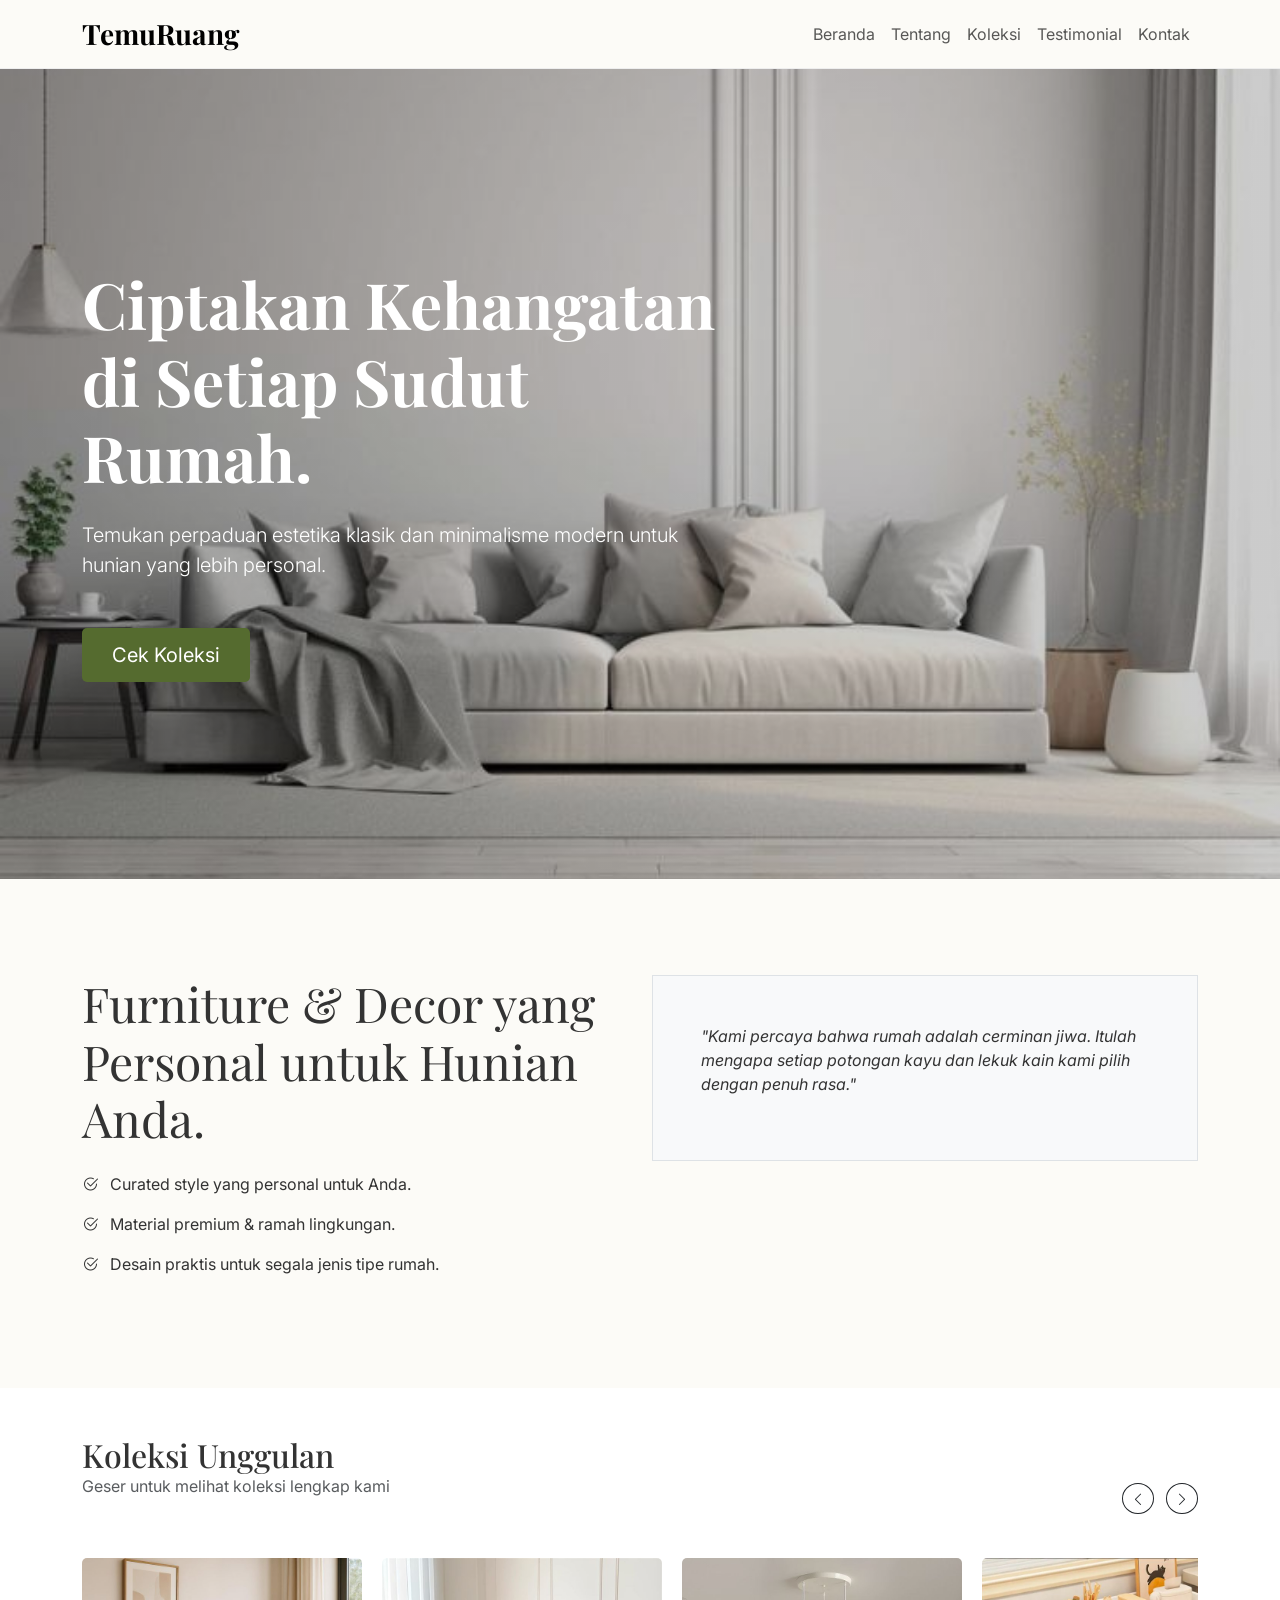
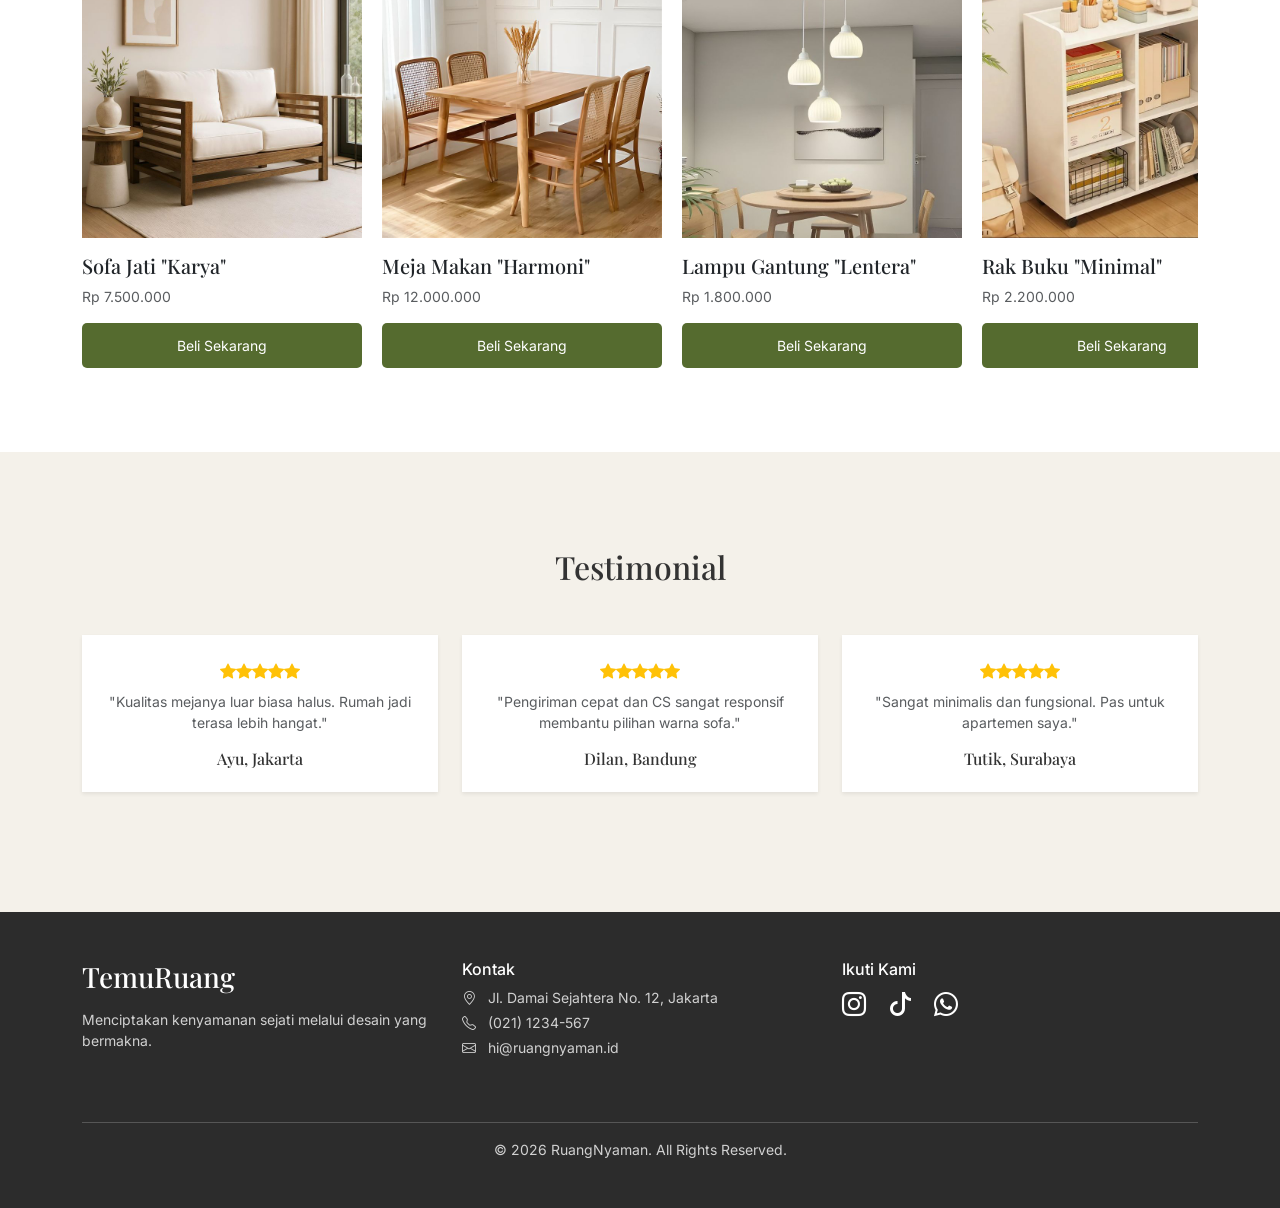
==== index.html @ 60052224 "Add files via upload" ====
<!DOCTYPE html>
<html lang="id">
<head>
  <meta charset="UTF-8">
  <meta name="viewport" content="width=device-width, initial-scale=1.0">
  <title>TemuRuang</title>
  
  <link href="https://cdn.jsdelivr.net/npm/bootstrap@5.3.0/dist/css/bootstrap.min.css" rel="stylesheet">
  <link href="https://fonts.googleapis.com/css2?family=Inter:wght@300;400;600&family=Playfair+Display:ital,wght@0,700;1,400&display=swap" rel="stylesheet">
  <link href="https://unpkg.com/aos@2.3.1/dist/aos.css" rel="stylesheet">
  <link rel="stylesheet" href="https://cdn.jsdelivr.net/npm/bootstrap-icons@1.10.5/font/bootstrap-icons.css">
  <link rel="stylesheet" href="style.css">
</head>
<body>
  <nav class="navbar navbar-expand-lg sticky-top">
      <div class="container">
          <a class="navbar-brand brand-font fw-bold fs-3" href="#">TemuRuang</a>
          <button class="navbar-toggler" type="button" data-bs-toggle="collapse" data-bs-target="#navbarNav">
              <span class="navbar-toggler-icon"></span>
          </button>
          <div class="collapse navbar-collapse" id="navbarNav">
              <ul class="navbar-nav ms-auto">
                  <li class="nav-item"><a class="nav-link" href="#home">Beranda</a></li>
                  <li class="nav-item"><a class="nav-link" href="#about">Tentang</a></li>
                  <li class="nav-item"><a class="nav-link" href="#gallery">Koleksi</a></li>
                  <li class="nav-item"><a class="nav-link" href="#testimonial">Testimonial</a></li>
                  <li class="nav-item"><a class="nav-link" href="#contact">Kontak</a></li>
              </ul>
          </div>
      </div>
  </nav>

  <section class="hero-section" id="home">
      <div class="container" data-aos="fade-up" data-aos-duration="1000">
          <div class="col-md-7">
              <h1 class="display-3 fw-bold mb-4">Ciptakan Kehangatan di Setiap Sudut Rumah.</h1>
              <p class="lead mb-5">Temukan perpaduan estetika klasik dan minimalisme modern untuk hunian yang lebih personal.</p>
              <a href="#gallery" class="btn btn-custom btn-lg">Cek Koleksi</a>
          </div>
      </div>
  </section>

  <section class="py-5" id="about">
      <div class="container py-5">
          <div class="row align-items:center">
              <div class="col-md-6" data-aos="fade-right">
                  <h2 class="display-5 mb-4">Furniture & Decor yang Personal untuk Hunian Anda.</h2>
                  <ul class="list-unstyled">
                      <li class="mb-3"><i class="bi bi-check2-circle me-2"></i> Curated style yang personal untuk Anda.</li>
                      <li class="mb-3"><i class="bi bi-check2-circle me-2"></i> Material premium & ramah lingkungan.</li>
                      <li class="mb-3"><i class="bi bi-check2-circle me-2"></i> Desain praktis untuk segala jenis tipe rumah.</li>
                  </ul>
              </div>
              <div class="col-md-6" data-aos="fade-left">
                  <div class="p-5 bg-light border">
                      <p class="fst-italic">"Kami percaya bahwa rumah adalah cerminan jiwa. Itulah mengapa setiap potongan kayu dan lekuk kain kami pilih dengan penuh rasa."</p>
                  </div>
              </div>
          </div>
      </div>
  </section>

  <section class="py-5 bg-white" id="gallery">
      <div class="container">
          <div class="d-flex justify-content-between align-items-end mb-4" data-aos="fade-up">
              <div>
                  <h2 class="mb-0">Koleksi Unggulan</h2>
                  <p class="text-muted">Geser untuk melihat koleksi lengkap kami</p>
              </div>
              <div class="d-none d-md-block">
                  <button class="btn btn-outline-dark btn-sm rounded-circle me-2" onclick="scrollGallery(-300)"><i class="bi bi-chevron-left"></i></button>
                  <button class="btn btn-outline-dark btn-sm rounded-circle" onclick="scrollGallery(300)"><i class="bi bi-chevron-right"></i></button>
              </div>
          </div>

          <div class="scroll-wrapper" data-aos="fade-up" data-aos-delay="200">
              <div class="scroll-container" id="productScroll">
                  
                  <div class="product-card-scroll">
                      <div class="card product-card">
                          <img src="sofa.jpeg" class="card-img-top product-img" alt="Sofa">
                          <div class="card-body px-0">
                              <h5 class="brand-font">Sofa Jati "Karya"</h5>
                              <p class="text-muted small">Rp 7.500.000</p>
                              <button class="btn-custom btn btn-outline-dark btn-sm w-100" onclick="beliProduk('Sofa Jati Karya', 7500000)">Beli Sekarang</button>
                          </div>
                      </div>
                  </div>

                  <div class="product-card-scroll">
                      <div class="card product-card">
                          <img src="makan.jpeg" class="card-img-top product-img" alt="Meja">
                          <div class="card-body px-0">
                              <h5 class="brand-font">Meja Makan "Harmoni"</h5>
                              <p class="text-muted small">Rp 12.000.000</p>
                              <button class="btn btn-custom btn-outline-dark btn-sm w-100" onclick="beliProduk('Sofa Jati Karya', 7500000)">Beli Sekarang</button>
                          </div>
                      </div>
                  </div>

                  <div class="product-card-scroll">
                      <div class="card product-card">
                          <img src="lampu.jpeg" class="card-img-top product-img" alt="Lampu">
                          <div class="card-body px-0">
                              <h5 class="brand-font">Lampu Gantung "Lentera"</h5>
                              <p class="text-muted small">Rp 1.800.000</p>
                              <button class="btn btn-custom btn-outline-dark btn-sm w-100" onclick="beliProduk('Sofa Jati Karya', 7500000)">Beli Sekarang</button>
                          </div>
                      </div>
                  </div>

                  <div class="product-card-scroll">
                      <div class="card product-card">
                          <img src="rak.jpeg" class="card-img-top product-img" alt="Rak">
                          <div class="card-body px-0">
                              <h5 class="brand-font">Rak Buku "Minimal"</h5>
                              <p class="text-muted small">Rp 2.200.000</p>
                              <button class="btn btn-custom btn-outline-dark btn-sm w-100" onclick="beliProduk('Sofa Jati Karya', 7500000)">Beli Sekarang</button>
                          </div>
                      </div>
                  </div>

                  <div class="product-card-scroll">
                      <div class="card product-card">
                          <img src="kursi.jpeg" class="card-img-top product-img" alt="Kursi">
                          <div class="card-body px-0">
                              <h5 class="brand-font">Kursi Kerja "Ergo"</h5>
                              <p class="text-muted small">Rp 1.450.000</p>
                              <button class="btn btn-custom btn-outline-dark btn-sm w-100" onclick="beliProduk('Sofa Jati Karya', 7500000)">Beli Sekarang</button>
                          </div>
                      </div>
                  </div>

                  <div class="product-card-scroll">
                      <div class="card product-card">
                          <img src="vas.jpeg" class="card-img-top product-img" alt="Vas">
                          <div class="card-body px-0">
                              <h5 class="brand-font">Vas Keramik "Estetik"</h5>
                              <p class="text-muted small">Rp 450.000</p>
                              <button class="btn btn-custom btn-outline-dark btn-sm w-100" onclick="beliProduk('Sofa Jati Karya', 7500000)">Beli Sekarang</button>

                          </div>
                      </div>
                  </div>

              </div>
          </div>
      </div>
  </section>

  <section id="testimonial" class="py-5 testimonial-section">
      <div class="container py-5 text-center">
          <h2 class="mb-5" data-aos="fade-up">Testimonial</h2>
          <div class="row">
              <div class="col-md-4 mb-4" data-aos="fade-up" data-aos-delay="100">
                  <div class="p-4 bg-white shadow-sm">
                      <div class="text-warning mb-2"><i class="bi bi-star-fill"></i><i class="bi bi-star-fill"></i><i class="bi bi-star-fill"></i><i class="bi bi-star-fill"></i><i class="bi bi-star-fill"></i></div>
                      <p class="small text-muted">"Kualitas mejanya luar biasa halus. Rumah jadi terasa lebih hangat."</p>
                      <h6 class="brand-font mb-0">Ayu, Jakarta</h6>
                  </div>
              </div>
              <div class="col-md-4 mb-4" data-aos="fade-up" data-aos-delay="200">
                  <div class="p-4 bg-white shadow-sm">
                      <div class="text-warning mb-2"><i class="bi bi-star-fill"></i><i class="bi bi-star-fill"></i><i class="bi bi-star-fill"></i><i class="bi bi-star-fill"></i><i class="bi bi-star-fill"></i></div>
                      <p class="small text-muted">"Pengiriman cepat dan CS sangat responsif membantu pilihan warna sofa."</p>
                      <h6 class="brand-font mb-0">Dilan, Bandung</h6>
                  </div>
              </div>
              <div class="col-md-4 mb-4" data-aos="fade-up" data-aos-delay="300">
                  <div class="p-4 bg-white shadow-sm">
                      <div class="text-warning mb-2"><i class="bi bi-star-fill"></i><i class="bi bi-star-fill"></i><i class="bi bi-star-fill"></i><i class="bi bi-star-fill"></i><i class="bi bi-star-fill"></i></div>
                      <p class="small text-muted">"Sangat minimalis dan fungsional. Pas untuk apartemen saya."</p>
                      <h6 class="brand-font mb-0">Tutik, Surabaya</h6>
                  </div>
              </div>
          </div>
      </div>
  </section>

  <footer class="py-5" id="contact">
      <div class="container">
          <div class="row">
              <div class="col-md-4 mb-4">
                  <h3 class="brand-font text-white mb-3">TemuRuang</h3>
                  <p class="small">Menciptakan kenyamanan sejati melalui desain yang bermakna.</p>
              </div>
              <div class="col-md-4 mb-4">
                  <h6 class="text-white">Kontak</h6>
                  <p class="small mb-1"><i class="bi bi-geo-alt me-2"></i> Jl. Damai Sejahtera No. 12, Jakarta</p>
                  <p class="small mb-1"><i class="bi bi-telephone me-2"></i> (021) 1234-567</p>
                  <p class="small"><i class="bi bi-envelope me-2"></i> hi@ruangnyaman.id</p>
              </div>
              <div class="col-md-4 mb-4">
                  <h6 class="text-white">Ikuti Kami</h6>
                  <div class="fs-4">
                      <a href="https://www.instagram.com/rckwithou?igsh=eHNqMTFmemk5dG93" target="_blank" class="text-white me-3"><i class="bi bi-instagram"></i></a>
                      <a href="https://www.tiktok.com/@mrsanura_?_r=1&_t=ZS-95lm3RkNDko" target="_blank" class="text-white me-3"><i class="bi bi-tiktok"></i></a>
                      <a href="https://wa.me/qr/JBIRPM6BU7DBD1" target="_blank" class="text-white"><i class="bi bi-whatsapp"></i></a>
                  </div>
              </div>
          </div>
          <hr class="mt-4">
          <p class="text-center small mb-0">&copy; 2026 RuangNyaman. All Rights Reserved.</p>
      </div>
  </footer>

  <script src="https://cdn.jsdelivr.net/npm/bootstrap@5.3.0/dist/js/bootstrap.bundle.min.js"></script>
  <script src="https://unpkg.com/aos@2.3.1/dist/aos.js"></script>
  <script src="script.js"></script>
</body>
</html>
---- style.css ----
body {
  font-family: 'Inter', sans-serif;
  color: #333;
  background-color: #fcfbf7;
}

h1, h2, h3, .brand-font {
  font-family: 'Playfair Display', serif;
}

/* Navbar */
.navbar {
  background-color: rgba(252, 251, 247, 0.95);
  border-bottom: 1px solid #eee;
}

/* Hero Section */
.hero-section {
  background: linear-gradient(rgba(0,0,0,0.2), rgba(0,0,0,0.2)), url('hero.jpeg') center/cover;
  height: 90vh;
  display: flex;
  align-items: center;
  color: white;
}

.btn-custom {
  background-color: #556b2f; /* Olive Green */
  color: white;
  padding: 12px 30px;
  border-radius: 5px;
  transition: 0.3s;
  border: none;
}

.btn-custom:hover {
  background-color: #3d4d21;
  color: white;
}

/* Product Gallery */
.product-card {
  border: none;
  background: none;
  transition: transform 0.3s ease;
}
.product-card:hover {
  transform: translateY(-10px);
}
.product-img {
  aspect-ratio: 1/1;
  object-fit: cover;
  background-color: #eee;
}
.scroll-container {
  display: flex;
  overflow-x: auto;
  gap: 20px;
  padding: 20px 0;
  scroll-behavior: smooth;
  scrollbar-width: none; /* Sembunyikan scrollbar untuk Firefox */
}
.scroll-container::-webkit-scrollbar {
  display: none; /* Sembunyikan scrollbar untuk Chrome/Safari */
}
.product-card-scroll {
  min-width: 280px; /* Lebar tiap item */
  max-width: 280px;
}
.scroll-wrapper {
  position: relative;
}
/* Navigasi Button (Opsional) */
.scroll-btn {
  position: absolute;
  top: 50%;
  transform: translateY(-50%);
  background: white;
  border-radius: 50%;
  width: 40px;
  height: 40px;
  display: flex;
  align-items: center;
  justify-content: center;
  box-shadow: 0 4px 10px rgba(0,0,0,0.1);
  cursor: pointer;
  z-index: 10;
  border: none;
}
.btn-left { left: -20px; }
.btn-right { right: -20px; }

/* Testimonials */
.testimonial-section {
  background-color: #f4f1ea;
}

/* Footer */
footer {
  background-color: #2c2c2c;
  color: #d1d1d1;
}
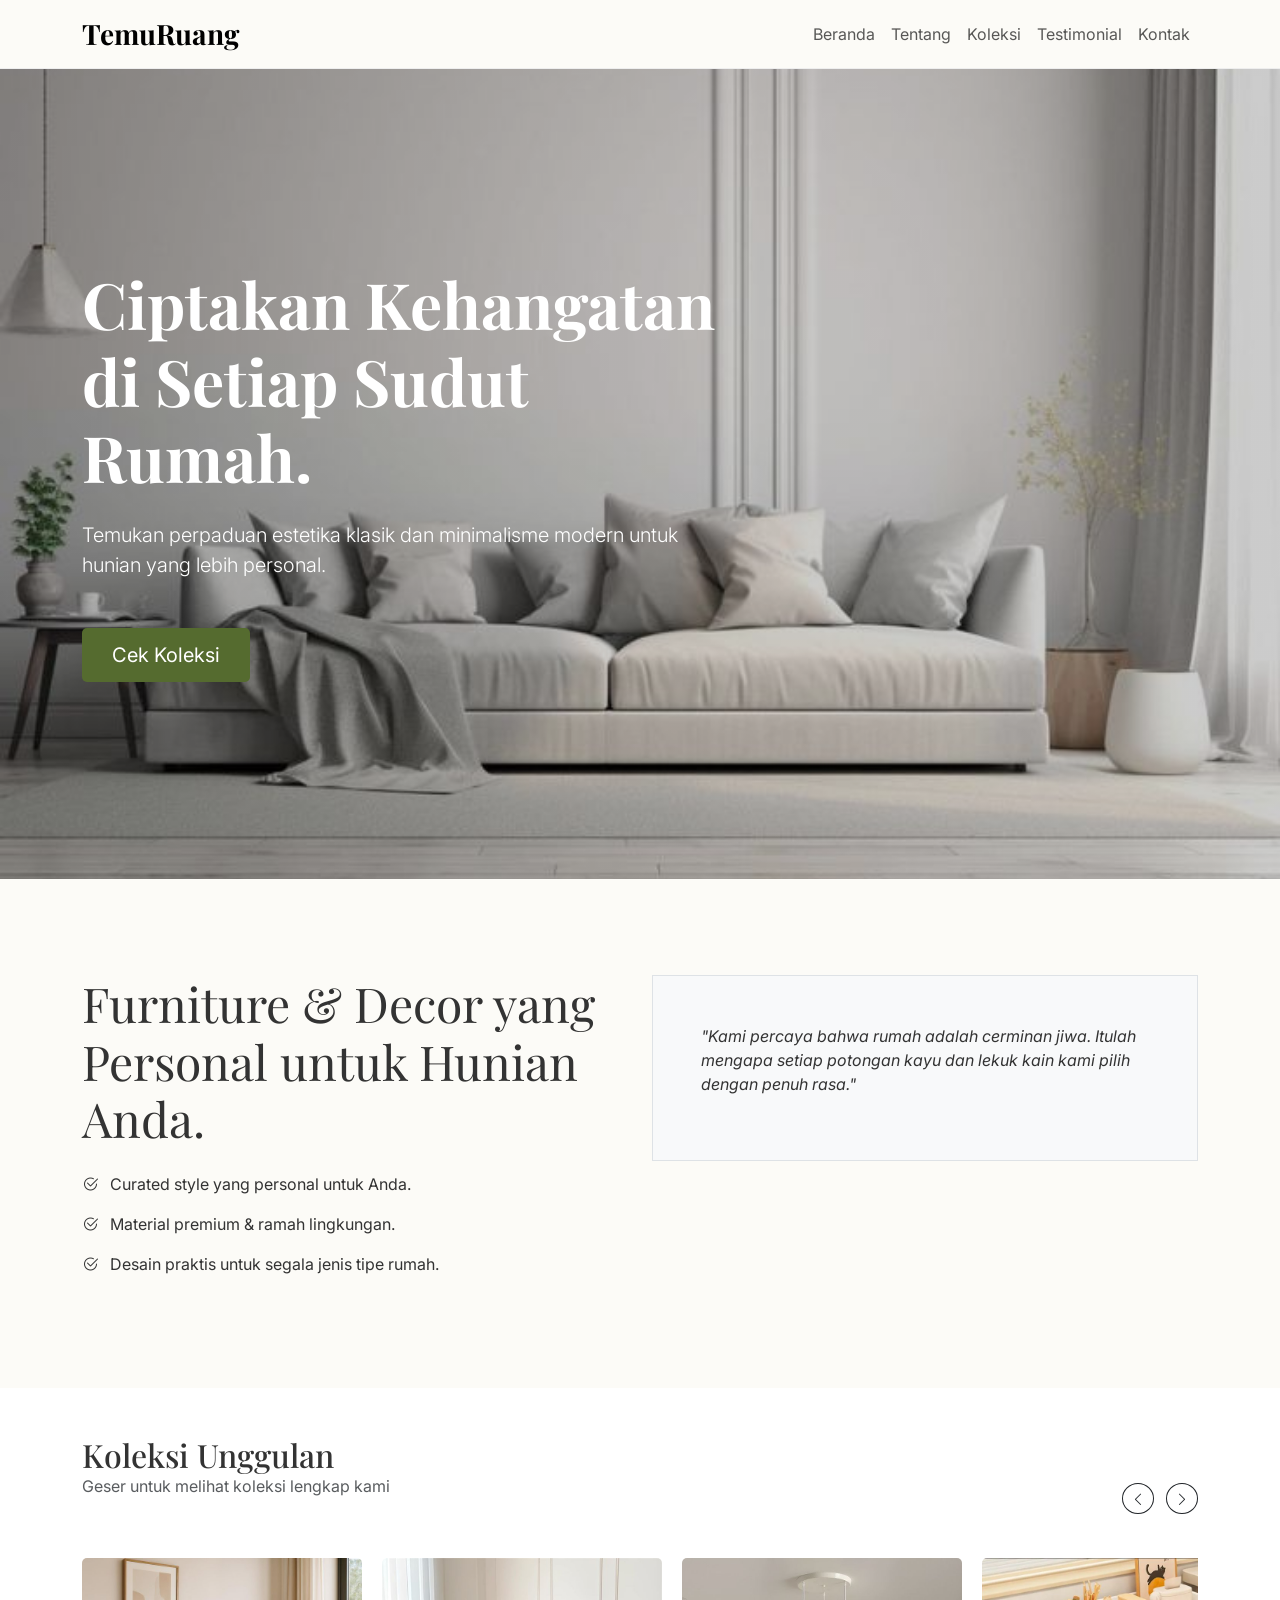
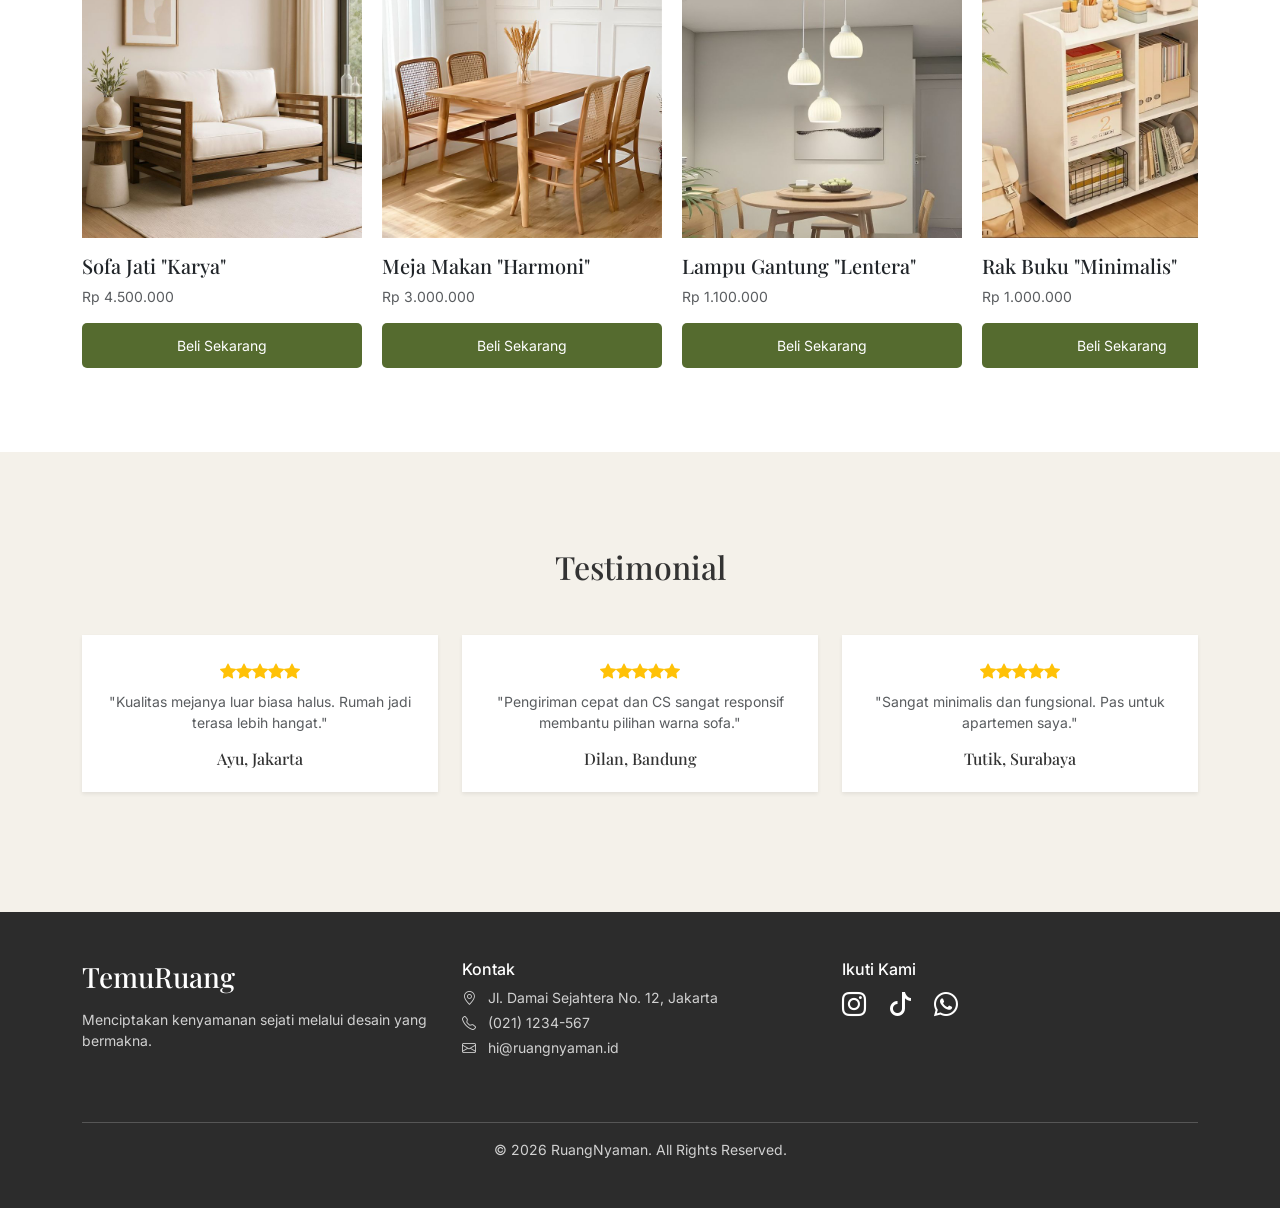
==== commit 26ffa0f6: "Add files via upload" ====
--- a/index.html
+++ b/index.html
@@ -81,8 +81,8 @@
                           <img src="sofa.jpeg" class="card-img-top product-img" alt="Sofa">
                           <div class="card-body px-0">
                               <h5 class="brand-font">Sofa Jati "Karya"</h5>
-                              <p class="text-muted small">Rp 7.500.000</p>
-                              <button class="btn-custom btn btn-outline-dark btn-sm w-100" onclick="beliProduk('Sofa Jati Karya', 7500000)">Beli Sekarang</button>
+                              <p class="text-muted small">Rp 4.500.000</p>
+                              <button class="btn-custom btn btn-outline-dark btn-sm w-100" onclick="beliProduk('Sofa Jati', 4500000)">Beli Sekarang</button>
                           </div>
                       </div>
                   </div>
@@ -92,8 +92,8 @@
                           <img src="makan.jpeg" class="card-img-top product-img" alt="Meja">
                           <div class="card-body px-0">
                               <h5 class="brand-font">Meja Makan "Harmoni"</h5>
-                              <p class="text-muted small">Rp 12.000.000</p>
-                              <button class="btn btn-custom btn-outline-dark btn-sm w-100" onclick="beliProduk('Sofa Jati Karya', 7500000)">Beli Sekarang</button>
+                              <p class="text-muted small">Rp 3.000.000</p>
+                              <button class="btn btn-custom btn-outline-dark btn-sm w-100" onclick="beliProduk('Meja Makan', 3000000)">Beli Sekarang</button>
                           </div>
                       </div>
                   </div>
@@ -103,8 +103,8 @@
                           <img src="lampu.jpeg" class="card-img-top product-img" alt="Lampu">
                           <div class="card-body px-0">
                               <h5 class="brand-font">Lampu Gantung "Lentera"</h5>
-                              <p class="text-muted small">Rp 1.800.000</p>
-                              <button class="btn btn-custom btn-outline-dark btn-sm w-100" onclick="beliProduk('Sofa Jati Karya', 7500000)">Beli Sekarang</button>
+                              <p class="text-muted small">Rp 1.100.000</p>
+                              <button class="btn btn-custom btn-outline-dark btn-sm w-100" onclick="beliProduk('Lampu Gantung', 1100000)">Beli Sekarang</button>
                           </div>
                       </div>
                   </div>
@@ -113,9 +113,9 @@
                       <div class="card product-card">
                           <img src="rak.jpeg" class="card-img-top product-img" alt="Rak">
                           <div class="card-body px-0">
-                              <h5 class="brand-font">Rak Buku "Minimal"</h5>
-                              <p class="text-muted small">Rp 2.200.000</p>
-                              <button class="btn btn-custom btn-outline-dark btn-sm w-100" onclick="beliProduk('Sofa Jati Karya', 7500000)">Beli Sekarang</button>
+                              <h5 class="brand-font">Rak Buku "Minimalis"</h5>
+                              <p class="text-muted small">Rp 1.000.000</p>
+                              <button class="btn btn-custom btn-outline-dark btn-sm w-100" onclick="beliProduk('Rak Buku', 1000000)">Beli Sekarang</button>
                           </div>
                       </div>
                   </div>
@@ -126,7 +126,7 @@
                           <div class="card-body px-0">
                               <h5 class="brand-font">Kursi Kerja "Ergo"</h5>
                               <p class="text-muted small">Rp 1.450.000</p>
-                              <button class="btn btn-custom btn-outline-dark btn-sm w-100" onclick="beliProduk('Sofa Jati Karya', 7500000)">Beli Sekarang</button>
+                              <button class="btn btn-custom btn-outline-dark btn-sm w-100" onclick="beliProduk('Kursi Kerja', 1450000)">Beli Sekarang</button>
                           </div>
                       </div>
                   </div>
@@ -136,8 +136,8 @@
                           <img src="vas.jpeg" class="card-img-top product-img" alt="Vas">
                           <div class="card-body px-0">
                               <h5 class="brand-font">Vas Keramik "Estetik"</h5>
-                              <p class="text-muted small">Rp 450.000</p>
-                              <button class="btn btn-custom btn-outline-dark btn-sm w-100" onclick="beliProduk('Sofa Jati Karya', 7500000)">Beli Sekarang</button>
+                              <p class="text-muted small">Rp 350.000</p>
+                              <button class="btn btn-custom btn-outline-dark btn-sm w-100" onclick="beliProduk('Vas Keramik', 350000)">Beli Sekarang</button>
 
                           </div>
                       </div>
